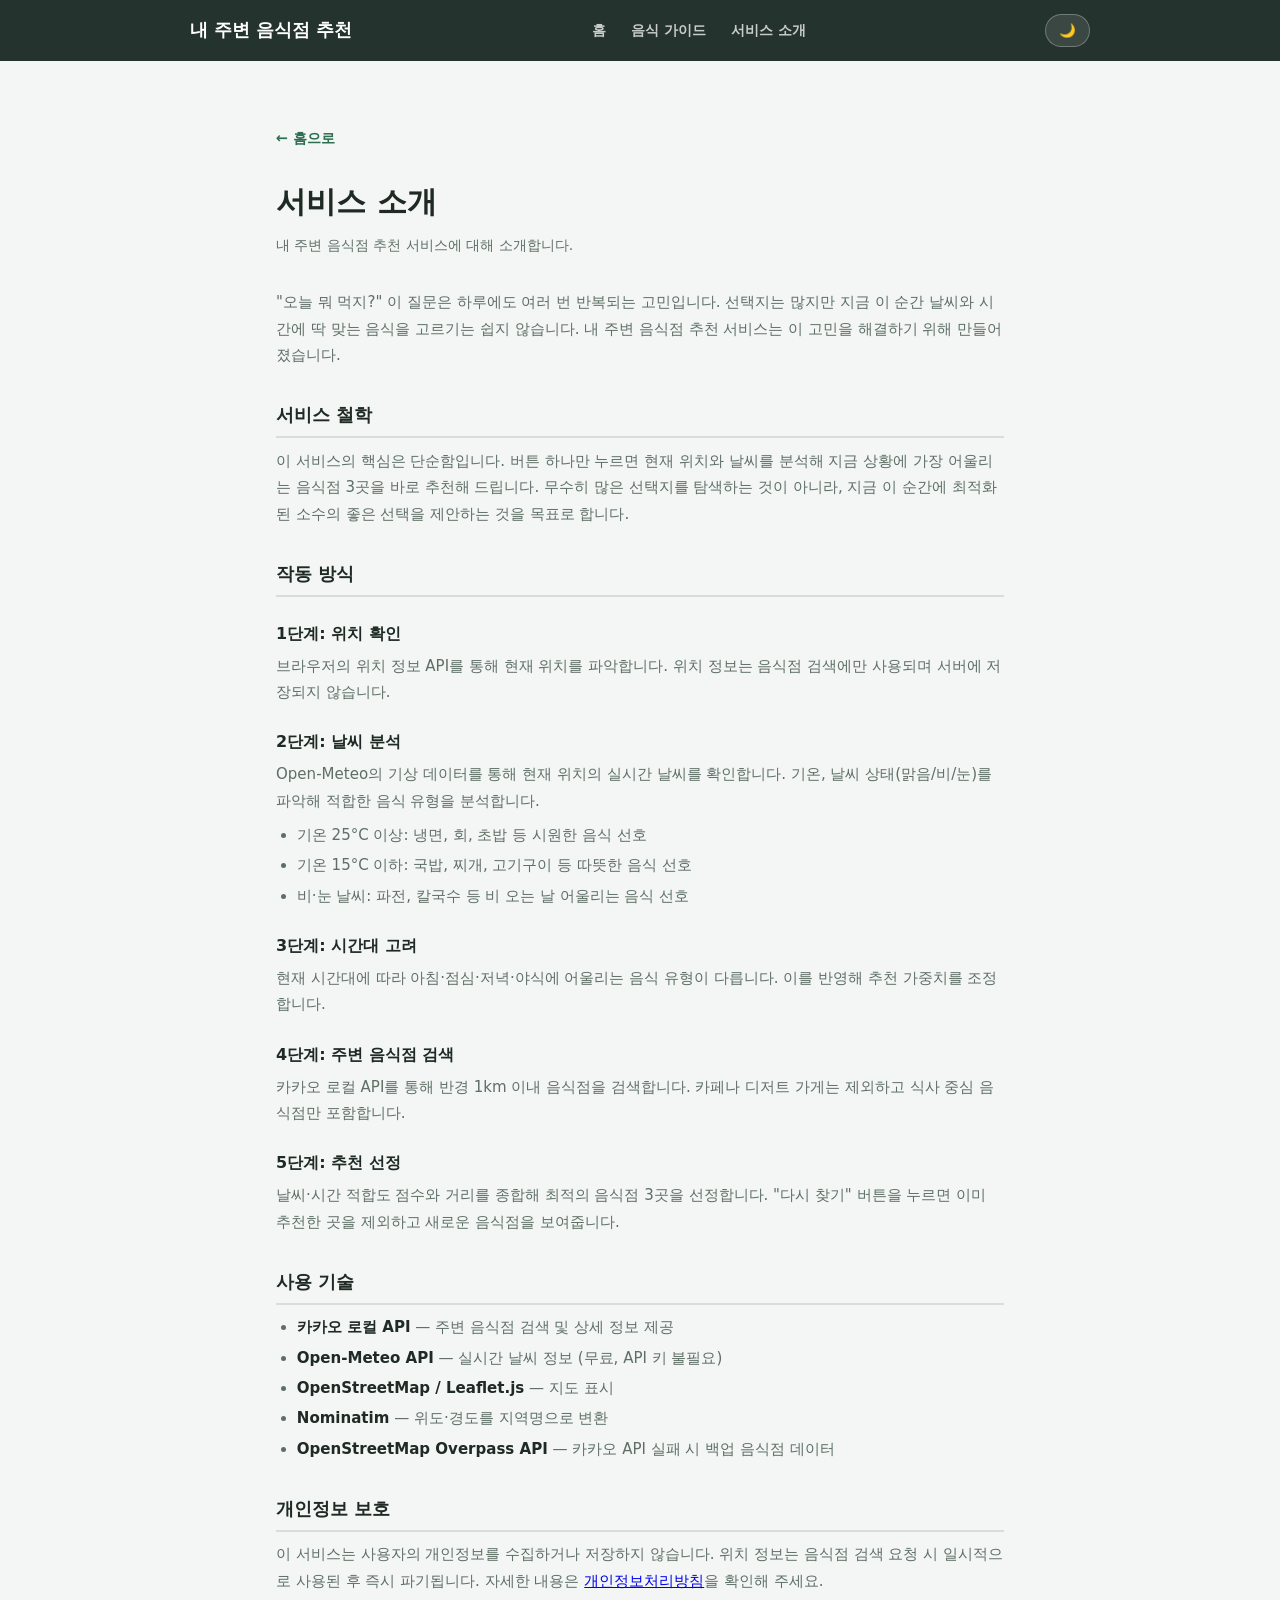
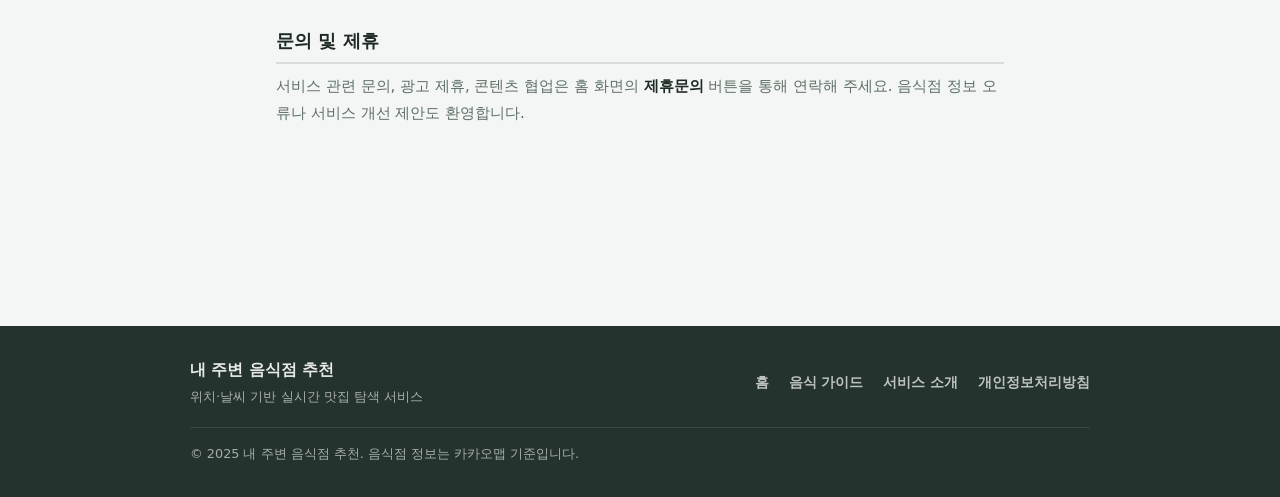
==== about.html @ 41bd9e4b "Optimize for AdSense: add guide/about pages, nav, FAQ, structured data" ====
<!DOCTYPE html>
<html lang="ko" data-theme="light">
<head>
    <meta charset="UTF-8">
    <meta name="viewport" content="width=device-width, initial-scale=1.0">
    <title>서비스 소개 — 내 주변 음식점 추천</title>
    <meta name="description" content="내 주변 음식점 추천 서비스는 현재 위치와 날씨를 분석해 지금 이 순간 가장 어울리는 음식점 3곳을 추천합니다. 서비스 철학과 작동 방식을 소개합니다.">
    <meta name="google-adsense-account" content="ca-pub-7937258032518666">
    <script async src="https://pagead2.googlesyndication.com/pagead/js/adsbygoogle.js?client=ca-pub-7937258032518666" crossorigin="anonymous"></script>
    <link rel="stylesheet" href="style.css?v=5">
</head>
<body>
    <header>
        <div class="header-inner">
            <a href="/" class="site-title">내 주변 음식점 추천</a>
            <nav class="header-nav" aria-label="주요 메뉴">
                <a href="/">홈</a>
                <a href="guide.html">음식 가이드</a>
                <a href="about.html" aria-current="page">서비스 소개</a>
            </nav>
            <div class="header-actions">
                <button class="theme-toggle" type="button" aria-pressed="false" aria-label="다크 모드로 전환">
                    <span class="theme-icon" aria-hidden="true">🌙</span>
                </button>
            </div>
        </div>
    </header>

    <main>
        <div class="page-wrap">
            <a class="back-link" href="/">← 홈으로</a>
            <h1>서비스 소개</h1>
            <p class="page-updated">내 주변 음식점 추천 서비스에 대해 소개합니다.</p>

            <p>"오늘 뭐 먹지?" 이 질문은 하루에도 여러 번 반복되는 고민입니다. 선택지는 많지만 지금 이 순간 날씨와 시간에 딱 맞는 음식을 고르기는 쉽지 않습니다. 내 주변 음식점 추천 서비스는 이 고민을 해결하기 위해 만들어졌습니다.</p>

            <h2>서비스 철학</h2>
            <p>이 서비스의 핵심은 단순함입니다. 버튼 하나만 누르면 현재 위치와 날씨를 분석해 지금 상황에 가장 어울리는 음식점 3곳을 바로 추천해 드립니다. 무수히 많은 선택지를 탐색하는 것이 아니라, 지금 이 순간에 최적화된 소수의 좋은 선택을 제안하는 것을 목표로 합니다.</p>

            <h2>작동 방식</h2>

            <h3>1단계: 위치 확인</h3>
            <p>브라우저의 위치 정보 API를 통해 현재 위치를 파악합니다. 위치 정보는 음식점 검색에만 사용되며 서버에 저장되지 않습니다.</p>

            <h3>2단계: 날씨 분석</h3>
            <p>Open-Meteo의 기상 데이터를 통해 현재 위치의 실시간 날씨를 확인합니다. 기온, 날씨 상태(맑음/비/눈)를 파악해 적합한 음식 유형을 분석합니다.</p>
            <ul>
                <li>기온 25°C 이상: 냉면, 회, 초밥 등 시원한 음식 선호</li>
                <li>기온 15°C 이하: 국밥, 찌개, 고기구이 등 따뜻한 음식 선호</li>
                <li>비·눈 날씨: 파전, 칼국수 등 비 오는 날 어울리는 음식 선호</li>
            </ul>

            <h3>3단계: 시간대 고려</h3>
            <p>현재 시간대에 따라 아침·점심·저녁·야식에 어울리는 음식 유형이 다릅니다. 이를 반영해 추천 가중치를 조정합니다.</p>

            <h3>4단계: 주변 음식점 검색</h3>
            <p>카카오 로컬 API를 통해 반경 1km 이내 음식점을 검색합니다. 카페나 디저트 가게는 제외하고 식사 중심 음식점만 포함합니다.</p>

            <h3>5단계: 추천 선정</h3>
            <p>날씨·시간 적합도 점수와 거리를 종합해 최적의 음식점 3곳을 선정합니다. "다시 찾기" 버튼을 누르면 이미 추천한 곳을 제외하고 새로운 음식점을 보여줍니다.</p>

            <h2>사용 기술</h2>
            <ul>
                <li><strong>카카오 로컬 API</strong> — 주변 음식점 검색 및 상세 정보 제공</li>
                <li><strong>Open-Meteo API</strong> — 실시간 날씨 정보 (무료, API 키 불필요)</li>
                <li><strong>OpenStreetMap / Leaflet.js</strong> — 지도 표시</li>
                <li><strong>Nominatim</strong> — 위도·경도를 지역명으로 변환</li>
                <li><strong>OpenStreetMap Overpass API</strong> — 카카오 API 실패 시 백업 음식점 데이터</li>
            </ul>

            <h2>개인정보 보호</h2>
            <p>이 서비스는 사용자의 개인정보를 수집하거나 저장하지 않습니다. 위치 정보는 음식점 검색 요청 시 일시적으로 사용된 후 즉시 파기됩니다. 자세한 내용은 <a href="privacy.html">개인정보처리방침</a>을 확인해 주세요.</p>

            <h2>문의 및 제휴</h2>
            <p>서비스 관련 문의, 광고 제휴, 콘텐츠 협업은 홈 화면의 <strong>제휴문의</strong> 버튼을 통해 연락해 주세요. 음식점 정보 오류나 서비스 개선 제안도 환영합니다.</p>
        </div>
    </main>

    <footer class="site-footer">
        <div class="footer-inner">
            <div class="footer-brand">
                <p class="footer-name">내 주변 음식점 추천</p>
                <p class="footer-desc">위치·날씨 기반 실시간 맛집 탐색 서비스</p>
            </div>
            <nav class="footer-nav">
                <a href="/">홈</a>
                <a href="guide.html">음식 가이드</a>
                <a href="about.html">서비스 소개</a>
                <a href="privacy.html">개인정보처리방침</a>
            </nav>
            <p class="footer-copy">© 2025 내 주변 음식점 추천. 음식점 정보는 카카오맵 기준입니다.</p>
        </div>
    </footer>

    <script>
    const THEME_KEY = 'restaurant-theme';
    const root = document.documentElement;
    const themeToggle = document.querySelector('.theme-toggle');
    const themeIcon = document.querySelector('.theme-icon');
    const applyTheme = (t) => {
        const isDark = t === 'dark';
        root.dataset.theme = t;
        themeToggle.setAttribute('aria-pressed', String(isDark));
        themeToggle.setAttribute('aria-label', isDark ? '화이트 모드로 전환' : '다크 모드로 전환');
        themeIcon.textContent = isDark ? '☀️' : '🌙';
    };
    const saved = localStorage.getItem(THEME_KEY);
    applyTheme(saved === 'light' || saved === 'dark' ? saved : window.matchMedia('(prefers-color-scheme: dark)').matches ? 'dark' : 'light');
    themeToggle.addEventListener('click', () => {
        const next = root.dataset.theme === 'dark' ? 'light' : 'dark';
        localStorage.setItem(THEME_KEY, next);
        applyTheme(next);
    });
    </script>
</body>
</html>
---- style.css ----
* { margin: 0; padding: 0; box-sizing: border-box; }

:root {
    color-scheme: light;
    --page-bg: #f3f6f4;
    --panel-bg: #ffffff;
    --header-bg: #24332d;
    --header-text: #ffffff;
    --text: #1f2a24;
    --muted-text: #5f6f66;
    --button-bg: #2e6f52;
    --button-bg-hover: #245a43;
    --button-text: #ffffff;
    --accent: #d56f3e;
    --accent-soft: #fff0e8;
    --card-shadow: rgba(31,42,36,0.12);
    --border: rgba(31,42,36,0.12);
    --skeleton: #e4eae5;
}

[data-theme="dark"] {
    color-scheme: dark;
    --page-bg: #101513;
    --panel-bg: #18211d;
    --header-bg: #0b100e;
    --header-text: #f5fbf7;
    --text: #edf4f0;
    --muted-text: #b5c3bb;
    --button-bg: #4ca47b;
    --button-bg-hover: #5db98d;
    --button-text: #08100c;
    --accent: #f0a06b;
    --accent-soft: rgba(240,160,107,0.16);
    --card-shadow: rgba(0,0,0,0.35);
    --border: rgba(237,244,240,0.14);
    --skeleton: #1e2a23;
}

body {
    min-height: 100vh;
    font-family: system-ui, -apple-system, BlinkMacSystemFont, "Segoe UI", sans-serif;
    background: var(--page-bg);
    color: var(--text);
    line-height: 1.6;
    transition: background-color 0.25s, color 0.25s;
}

.sr-only {
    position: absolute; width: 1px; height: 1px;
    padding: 0; margin: -1px; overflow: hidden;
    clip: rect(0,0,0,0); white-space: nowrap; border: 0;
}

/* ── 헤더 ── */
header {
    background: var(--header-bg);
    color: var(--header-text);
    padding: 0.85rem 1rem;
    position: sticky;
    top: 0;
    z-index: 50;
}

.header-inner {
    max-width: 900px;
    margin: 0 auto;
    display: flex;
    align-items: center;
    justify-content: space-between;
    gap: 1rem;
}

.site-title {
    font-size: clamp(0.92rem, 2.5vw, 1.1rem);
    font-weight: 800;
    color: var(--header-text);
    text-decoration: none;
    white-space: nowrap;
}
.site-title:hover { opacity: 0.85; }

.header-nav {
    display: flex;
    align-items: center;
    gap: 0.25rem;
}
.header-nav a {
    color: rgba(255,255,255,0.75);
    text-decoration: none;
    font-size: 0.87rem;
    font-weight: 600;
    padding: 0.3rem 0.65rem;
    border-radius: 6px;
    transition: background 0.15s, color 0.15s;
    white-space: nowrap;
}
.header-nav a:hover { background: rgba(255,255,255,0.12); color: #fff; }

.header-actions { display: flex; align-items: center; gap: 0.5rem; }

.header-btn, .theme-toggle {
    display: inline-flex;
    align-items: center;
    gap: 0.4rem;
    min-height: 2.1rem;
    padding: 0.38rem 0.8rem;
    border: 1px solid rgba(255,255,255,0.28);
    border-radius: 999px;
    background: rgba(255,255,255,0.1);
    color: var(--header-text);
    cursor: pointer;
    font-size: 0.84rem;
    font-weight: 700;
    white-space: nowrap;
    transition: background 0.15s, border-color 0.15s;
}
.header-btn:hover, .theme-toggle:hover {
    background: rgba(255,255,255,0.22);
    border-color: rgba(255,255,255,0.45);
}
.header-btn svg { flex-shrink: 0; }

/* ── 메인 ── */
main {
    width: min(900px, calc(100% - 2rem));
    margin: 0 auto;
    padding: 2rem 0 3rem;
}

/* ── 히어로 ── */
.hero-section {
    display: flex;
    justify-content: center;
    padding: 2.5rem 0 2rem;
}

.hero-inner {
    text-align: center;
    max-width: 560px;
}

.hero-eyebrow {
    display: inline-block;
    margin-bottom: 0.75rem;
    padding: 0.25rem 0.75rem;
    border-radius: 999px;
    background: var(--accent-soft);
    color: var(--accent);
    font-size: 0.82rem;
    font-weight: 800;
}

.hero-inner h1 {
    font-size: clamp(1.6rem, 4.5vw, 2.4rem);
    line-height: 1.25;
    margin-bottom: 0.85rem;
    font-weight: 900;
}

.hero-desc {
    color: var(--muted-text);
    font-size: 0.97rem;
    line-height: 1.75;
    margin-bottom: 1.75rem;
}

.locate-btn {
    display: inline-flex;
    align-items: center;
    gap: 0.5rem;
    padding: 0.9rem 2.2rem;
    border: none;
    border-radius: 999px;
    background: var(--button-bg);
    color: var(--button-text);
    font-size: 1.02rem;
    font-weight: 800;
    cursor: pointer;
    transition: background 0.15s, transform 0.15s;
    box-shadow: 0 4px 20px rgba(46,111,82,0.35);
}
.locate-btn:hover { background: var(--button-bg-hover); transform: translateY(-2px); }

/* ── 이용 방법 ── */
.steps-section {
    padding: 2rem 0;
    border-top: 1px solid var(--border);
    margin-top: 2rem;
}

.steps-title {
    text-align: center;
    font-size: 1.25rem;
    font-weight: 800;
    margin-bottom: 1.25rem;
}

.steps-grid {
    display: grid;
    grid-template-columns: repeat(3, 1fr);
    gap: 1rem;
}

.step-card {
    padding: 1.35rem 1.25rem;
    border: 1px solid var(--border);
    border-radius: 14px;
    background: var(--panel-bg);
    box-shadow: 0 2px 10px var(--card-shadow);
    text-align: center;
}

.step-num {
    display: inline-flex;
    align-items: center;
    justify-content: center;
    width: 2.1rem;
    height: 2.1rem;
    border-radius: 50%;
    background: var(--button-bg);
    color: #fff;
    font-weight: 800;
    font-size: 0.95rem;
    margin-bottom: 0.65rem;
}

.step-card h3 { font-size: 1rem; font-weight: 800; margin-bottom: 0.4rem; }
.step-card p { color: var(--muted-text); font-size: 0.87rem; line-height: 1.6; }

/* ── 결과 영역 ── */
.result-section[hidden] { display: none; }

.result-section {
    margin-top: 2.5rem;
    padding-top: 2rem;
    border-top: 1px solid var(--border);
}

.info-bar {
    display: flex;
    align-items: center;
    flex-wrap: wrap;
    gap: 1.25rem;
    padding: 0.9rem 1.25rem;
    margin-bottom: 1.25rem;
    border: 1px solid var(--border);
    border-radius: 12px;
    background: var(--panel-bg);
    box-shadow: 0 2px 10px var(--card-shadow);
}

.info-item { display: flex; flex-direction: column; gap: 0.05rem; }

.info-label {
    font-size: 0.7rem;
    font-weight: 800;
    color: var(--accent);
    text-transform: uppercase;
    letter-spacing: 0.05em;
}

.info-value { font-size: 0.92rem; font-weight: 700; }

.retry-btn {
    margin-left: auto;
    display: inline-flex;
    align-items: center;
    gap: 0.4rem;
    padding: 0.42rem 0.9rem;
    border: 1px solid var(--border);
    border-radius: 999px;
    background: transparent;
    color: var(--muted-text);
    font-size: 0.84rem;
    font-weight: 700;
    cursor: pointer;
    transition: background 0.15s, color 0.15s;
}
.retry-btn:hover { background: var(--page-bg); color: var(--text); }

/* ── 지도 ── */
#map {
    width: 100%;
    height: 340px;
    border-radius: 12px;
    overflow: hidden;
    margin-bottom: 1.25rem;
    border: 1px solid var(--border);
    box-shadow: 0 4px 16px var(--card-shadow);
}

/* ── 음식점 카드 ── */
.rec-title {
    font-size: 1rem;
    color: var(--muted-text);
    margin-bottom: 0.85rem;
    font-weight: 600;
}
.rec-title span { color: var(--text); font-size: 1.2rem; font-weight: 800; }

.restaurant-list { display: flex; flex-direction: column; gap: 0.85rem; }

.restaurant-card {
    display: flex;
    align-items: flex-start;
    gap: 1rem;
    padding: 1.1rem 1.25rem;
    border: 1px solid var(--border);
    border-radius: 12px;
    background: var(--panel-bg);
    box-shadow: 0 2px 12px var(--card-shadow);
    transition: transform 0.2s, box-shadow 0.2s;
}
.restaurant-card:hover { transform: translateY(-2px); box-shadow: 0 6px 20px var(--card-shadow); }

.rest-rank {
    flex-shrink: 0;
    width: 2.2rem;
    height: 2.2rem;
    border-radius: 50%;
    display: flex;
    align-items: center;
    justify-content: center;
    color: #fff;
    font-weight: 800;
    font-size: 1rem;
    margin-top: 0.1rem;
}

.rest-body { flex: 1; min-width: 0; }

.rest-header {
    display: flex;
    align-items: baseline;
    justify-content: space-between;
    gap: 0.5rem;
    margin-bottom: 0.25rem;
}

.rest-name {
    font-size: 1.1rem;
    font-weight: 800;
    white-space: nowrap;
    overflow: hidden;
    text-overflow: ellipsis;
}

.rest-distance {
    flex-shrink: 0;
    font-size: 0.82rem;
    color: var(--accent);
    font-weight: 700;
}

.rest-tags {
    display: flex;
    align-items: center;
    flex-wrap: wrap;
    gap: 0.4rem;
    margin-bottom: 0.5rem;
}

.rest-category {
    display: inline-block;
    padding: 0.15rem 0.5rem;
    border-radius: 999px;
    background: var(--accent-soft);
    color: var(--accent);
    font-size: 0.75rem;
    font-weight: 700;
}

.rest-reason {
    display: inline-block;
    padding: 0.15rem 0.55rem;
    border-radius: 999px;
    background: rgba(46,111,82,0.1);
    color: var(--button-bg);
    font-size: 0.75rem;
    font-weight: 700;
}

.rest-address, .rest-phone {
    font-size: 0.86rem;
    color: var(--muted-text);
    margin-top: 0.2rem;
    white-space: nowrap;
    overflow: hidden;
    text-overflow: ellipsis;
}

.rest-link {
    display: inline-flex;
    align-items: center;
    gap: 0.35rem;
    margin-top: 0.65rem;
    padding: 0.4rem 0.85rem;
    border: 1px solid var(--border);
    border-radius: 8px;
    background: var(--page-bg);
    color: var(--text);
    font-size: 0.83rem;
    font-weight: 700;
    text-decoration: none;
    transition: background 0.15s, border-color 0.15s;
}
.rest-link:hover { background: var(--accent-soft); border-color: var(--accent); color: var(--accent); }

/* ── 스켈레톤 ── */
.skeleton-card { pointer-events: none; align-items: center; }
.skeleton {
    border-radius: 6px;
    background: var(--skeleton);
    animation: pulse 1.4s ease-in-out infinite;
}
.sk-rank { width: 2.2rem; height: 2.2rem; border-radius: 50%; flex-shrink: 0; }
.skeleton-body { flex: 1; }
.sk-title { height: 1.3rem; width: 55%; margin-bottom: 0.6rem; }
.sk-text { height: 0.9rem; width: 80%; margin-bottom: 0.4rem; }
.sk-text.short { width: 45%; }

@keyframes pulse {
    0%, 100% { opacity: 1; }
    50% { opacity: 0.4; }
}

.empty-msg {
    text-align: center;
    color: var(--muted-text);
    padding: 2rem;
    border: 1px dashed var(--border);
    border-radius: 12px;
}

/* ── 날씨 가이드 섹션 ── */
.guide-section {
    margin-top: 3rem;
    padding-top: 2.5rem;
    border-top: 1px solid var(--border);
}

.guide-header {
    text-align: center;
    margin-bottom: 2rem;
}

.guide-header h2 {
    font-size: clamp(1.25rem, 3vw, 1.6rem);
    font-weight: 900;
    margin-bottom: 0.6rem;
}

.guide-header p {
    color: var(--muted-text);
    font-size: 0.96rem;
    max-width: 480px;
    margin: 0 auto 0.9rem;
}

.guide-more-link {
    display: inline-block;
    color: var(--button-bg);
    font-weight: 700;
    font-size: 0.92rem;
    text-decoration: none;
}
.guide-more-link:hover { text-decoration: underline; }

.guide-grid {
    display: grid;
    grid-template-columns: repeat(3, 1fr);
    gap: 1.1rem;
}

.guide-card {
    padding: 1.4rem 1.25rem;
    border: 1px solid var(--border);
    border-radius: 14px;
    background: var(--panel-bg);
    box-shadow: 0 2px 10px var(--card-shadow);
    transition: transform 0.2s, box-shadow 0.2s;
}
.guide-card:hover { transform: translateY(-2px); box-shadow: 0 6px 20px var(--card-shadow); }

.guide-icon {
    font-size: 1.8rem;
    margin-bottom: 0.7rem;
    line-height: 1;
}

.guide-card h3 {
    font-size: 1rem;
    font-weight: 800;
    margin-bottom: 0.5rem;
    color: var(--text);
}

.guide-card p {
    font-size: 0.87rem;
    color: var(--muted-text);
    line-height: 1.65;
    margin-bottom: 0.75rem;
}

.guide-card ul {
    list-style: none;
    padding: 0;
}

.guide-card ul li {
    font-size: 0.85rem;
    color: var(--text);
    font-weight: 600;
    padding: 0.25rem 0;
    border-bottom: 1px solid var(--border);
}
.guide-card ul li:last-child { border-bottom: none; }

/* ── FAQ ── */
.faq-section {
    margin-top: 3rem;
    padding-top: 2.5rem;
    border-top: 1px solid var(--border);
}

.faq-section h2 {
    font-size: clamp(1.25rem, 3vw, 1.6rem);
    font-weight: 900;
    text-align: center;
    margin-bottom: 1.5rem;
}

.faq-list { display: flex; flex-direction: column; gap: 0.75rem; }

.faq-item {
    border: 1px solid var(--border);
    border-radius: 12px;
    background: var(--panel-bg);
    overflow: hidden;
}

.faq-item summary {
    padding: 1rem 1.25rem;
    font-weight: 700;
    font-size: 0.97rem;
    cursor: pointer;
    list-style: none;
    display: flex;
    align-items: center;
    justify-content: space-between;
    user-select: none;
}
.faq-item summary::-webkit-details-marker { display: none; }
.faq-item summary::after {
    content: '+';
    font-size: 1.3rem;
    color: var(--muted-text);
    font-weight: 400;
    flex-shrink: 0;
    margin-left: 1rem;
    transition: transform 0.2s;
}
.faq-item[open] summary::after {
    content: '−';
}
.faq-item summary:hover { background: var(--page-bg); }

.faq-item p {
    padding: 0 1.25rem 1.1rem;
    color: var(--muted-text);
    font-size: 0.91rem;
    line-height: 1.7;
}
.faq-item a { color: var(--button-bg); font-weight: 700; }

/* ── 폼 ── */
.contact-form { display: grid; grid-template-columns: repeat(2,1fr); gap: 0.85rem; }
.form-row { display: flex; flex-direction: column; gap: 0.35rem; }
.form-row-full { grid-column: 1/-1; }
.form-row label { color: var(--muted-text); font-size: 0.9rem; font-weight: 800; }
.form-row input, .form-row select, .form-row textarea {
    width: 100%; border: 1px solid var(--border); border-radius: 8px;
    background: var(--page-bg); color: var(--text); font: inherit; padding: 0.7rem 0.75rem;
}
.form-row textarea { min-height: 8rem; resize: vertical; }
.form-row input:focus, .form-row select:focus, .form-row textarea:focus {
    border-color: var(--accent); outline: 2px solid var(--accent-soft);
}
.submit-btn {
    justify-self: start; min-height: 2.6rem; padding: 0.65rem 1.2rem;
    border: 0; border-radius: 8px; background: var(--button-bg); color: var(--button-text);
    cursor: pointer; font-weight: 800;
}
.submit-btn:hover { background: var(--button-bg-hover); }

/* ── 모달 ── */
.modal-overlay {
    display: none; position: fixed; inset: 0; z-index: 100;
    background: rgba(0,0,0,0.55); align-items: center; justify-content: center;
    padding: 1rem; backdrop-filter: blur(2px);
}
.modal-overlay.is-open { display: flex; }
.modal {
    width: min(520px, 100%); max-height: 90vh; display: flex; flex-direction: column;
    border-radius: 14px; background: var(--panel-bg);
    box-shadow: 0 16px 48px rgba(0,0,0,0.3); overflow: hidden;
}
.modal-wide { width: min(760px, 100%); }
.modal-header {
    display: flex; align-items: center; justify-content: space-between;
    padding: 1rem 1.25rem; border-bottom: 1px solid var(--border); flex-shrink: 0;
}
.modal-header h2 { font-size: 1.1rem; }
.modal-close {
    display: flex; align-items: center; justify-content: center;
    width: 2rem; height: 2rem; border: none; border-radius: 6px;
    background: transparent; color: var(--muted-text); cursor: pointer; font-size: 1rem;
}
.modal-close:hover { background: var(--page-bg); color: var(--text); }
.modal-body { padding: 1.25rem; overflow-y: auto; }
.modal-desc { color: var(--muted-text); margin-bottom: 1rem; font-size: 0.92rem; }

/* ── 푸터 ── */
.site-footer {
    background: var(--header-bg);
    color: rgba(255,255,255,0.6);
    padding: 2rem 1rem;
    font-size: 0.85rem;
    margin-top: 3rem;
}
.footer-inner {
    max-width: 900px; margin: 0 auto;
    display: grid;
    grid-template-columns: 1fr auto;
    gap: 1.25rem;
    align-items: center;
}
.footer-brand { display: flex; flex-direction: column; gap: 0.2rem; }
.footer-name { font-size: 0.97rem; font-weight: 800; color: rgba(255,255,255,0.9); }
.footer-desc { font-size: 0.82rem; }
.footer-nav {
    display: flex; gap: 1.25rem; align-items: center;
    flex-wrap: wrap; justify-content: flex-end;
}
.footer-nav a {
    color: rgba(255,255,255,0.7); text-decoration: none; font-weight: 600;
    transition: color 0.15s;
}
.footer-nav a:hover { color: #fff; }
.footer-copy {
    grid-column: 1 / -1;
    font-size: 0.8rem;
    padding-top: 1rem;
    border-top: 1px solid rgba(255,255,255,0.1);
}

/* ── 서브 페이지 공통 ── */
.page-wrap {
    max-width: 760px;
    margin: 2rem auto;
    padding: 0 1rem 4rem;
}
.page-wrap h1 {
    font-size: clamp(1.4rem, 3.5vw, 1.9rem);
    font-weight: 900;
    margin-bottom: 0.4rem;
}
.page-wrap .page-updated {
    color: var(--muted-text);
    font-size: 0.88rem;
    margin-bottom: 2rem;
}
.page-wrap h2 {
    font-size: 1.15rem;
    font-weight: 800;
    margin: 2rem 0 0.6rem;
    padding-bottom: 0.4rem;
    border-bottom: 2px solid var(--border);
}
.page-wrap h3 {
    font-size: 1rem;
    font-weight: 800;
    margin: 1.5rem 0 0.4rem;
}
.page-wrap p { color: var(--muted-text); font-size: 0.94rem; line-height: 1.75; margin-bottom: 0.5rem; }
.page-wrap ul { padding-left: 1.3rem; margin-bottom: 0.5rem; }
.page-wrap li { color: var(--muted-text); font-size: 0.94rem; line-height: 1.75; margin-bottom: 0.25rem; }
.page-wrap strong { color: var(--text); }
.back-link {
    display: inline-flex; align-items: center; gap: 0.4rem;
    margin-bottom: 1.75rem; color: var(--button-bg);
    font-weight: 700; text-decoration: none; font-size: 0.9rem;
}
.back-link:hover { text-decoration: underline; }

/* ── 반응형 ── */
@media (max-width: 760px) {
    .guide-grid { grid-template-columns: repeat(2, 1fr); }
}

@media (max-width: 620px) {
    .header-inner { flex-direction: column; align-items: flex-start; gap: 0.5rem; }
    .header-nav { display: none; }
    .header-btn-label { display: none; }
    .steps-grid { grid-template-columns: 1fr; }
    .guide-grid { grid-template-columns: 1fr; }
    #map { height: 260px; }
    .rest-name { font-size: 1rem; }
    .contact-form { grid-template-columns: 1fr; }
    .footer-inner { grid-template-columns: 1fr; }
    .footer-nav { justify-content: flex-start; }
}
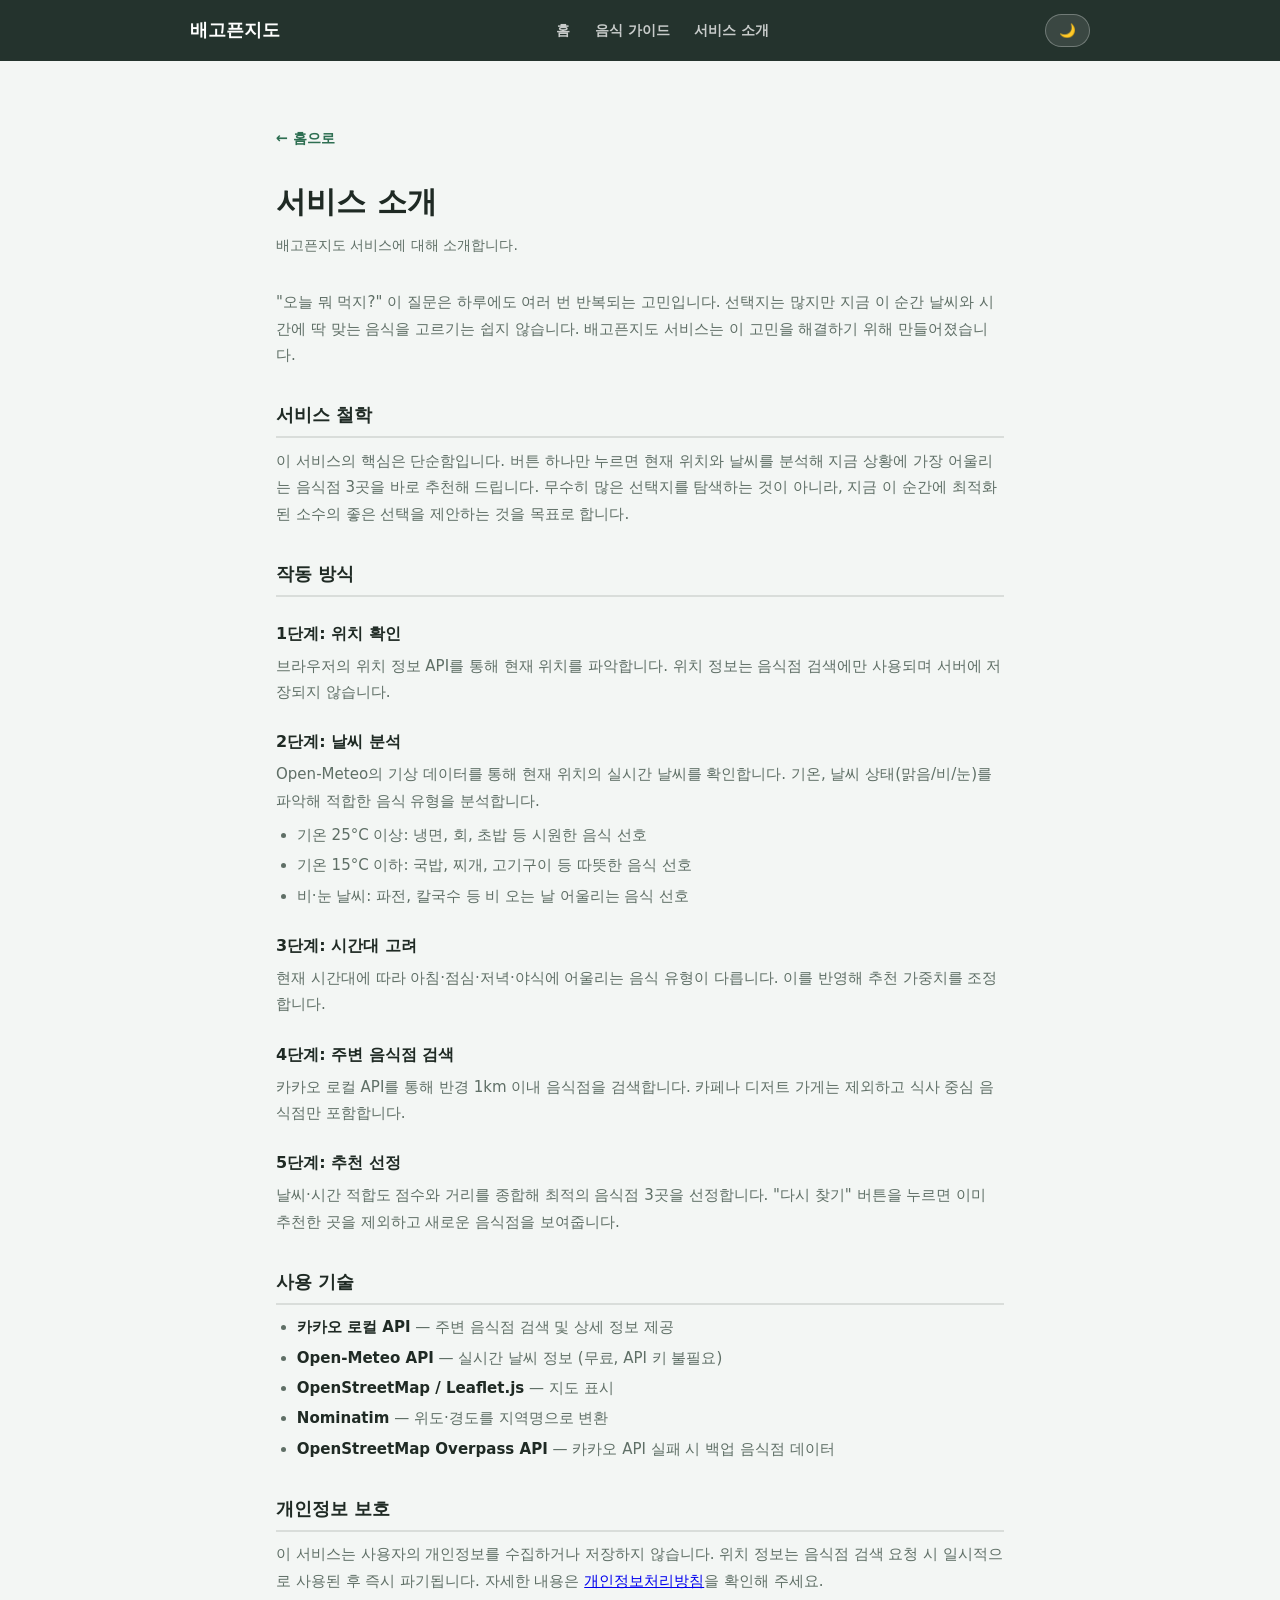
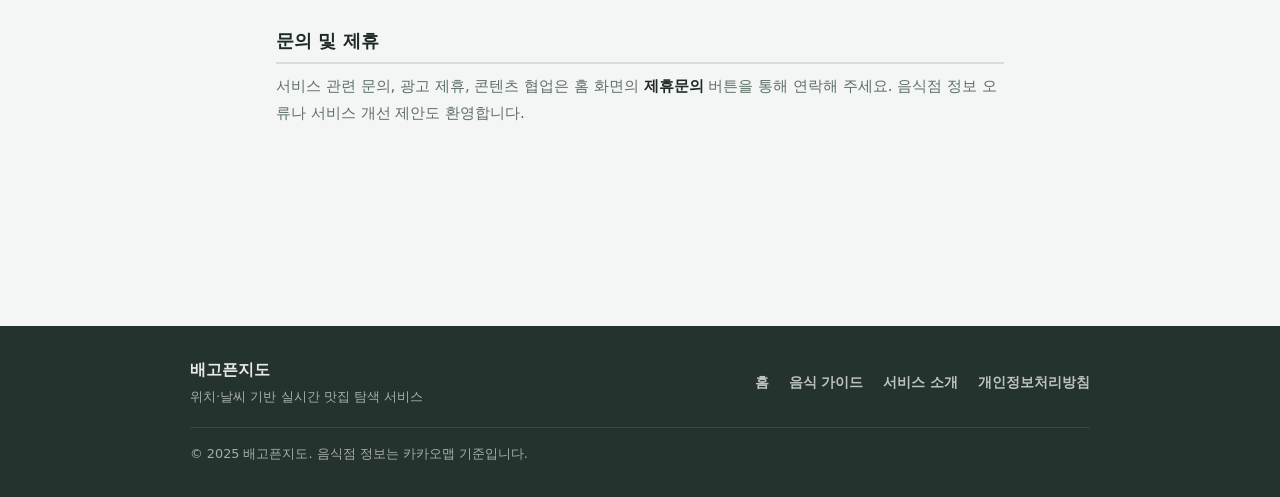
==== commit 155926b1: "Rename site to 배고픈지도" ====
--- a/about.html
+++ b/about.html
@@ -3,8 +3,8 @@
 <head>
     <meta charset="UTF-8">
     <meta name="viewport" content="width=device-width, initial-scale=1.0">
-    <title>서비스 소개 — 내 주변 음식점 추천</title>
-    <meta name="description" content="내 주변 음식점 추천 서비스는 현재 위치와 날씨를 분석해 지금 이 순간 가장 어울리는 음식점 3곳을 추천합니다. 서비스 철학과 작동 방식을 소개합니다.">
+    <title>서비스 소개 — 배고픈지도</title>
+    <meta name="description" content="배고픈지도 서비스는 현재 위치와 날씨를 분석해 지금 이 순간 가장 어울리는 음식점 3곳을 추천합니다. 서비스 철학과 작동 방식을 소개합니다.">
     <meta name="google-adsense-account" content="ca-pub-7937258032518666">
     <script async src="https://pagead2.googlesyndication.com/pagead/js/adsbygoogle.js?client=ca-pub-7937258032518666" crossorigin="anonymous"></script>
     <link rel="stylesheet" href="style.css?v=5">
@@ -12,7 +12,7 @@
 <body>
     <header>
         <div class="header-inner">
-            <a href="/" class="site-title">내 주변 음식점 추천</a>
+            <a href="/" class="site-title">배고픈지도</a>
             <nav class="header-nav" aria-label="주요 메뉴">
                 <a href="/">홈</a>
                 <a href="guide.html">음식 가이드</a>
@@ -30,9 +30,9 @@
         <div class="page-wrap">
             <a class="back-link" href="/">← 홈으로</a>
             <h1>서비스 소개</h1>
-            <p class="page-updated">내 주변 음식점 추천 서비스에 대해 소개합니다.</p>
+            <p class="page-updated">배고픈지도 서비스에 대해 소개합니다.</p>
 
-            <p>"오늘 뭐 먹지?" 이 질문은 하루에도 여러 번 반복되는 고민입니다. 선택지는 많지만 지금 이 순간 날씨와 시간에 딱 맞는 음식을 고르기는 쉽지 않습니다. 내 주변 음식점 추천 서비스는 이 고민을 해결하기 위해 만들어졌습니다.</p>
+            <p>"오늘 뭐 먹지?" 이 질문은 하루에도 여러 번 반복되는 고민입니다. 선택지는 많지만 지금 이 순간 날씨와 시간에 딱 맞는 음식을 고르기는 쉽지 않습니다. 배고픈지도 서비스는 이 고민을 해결하기 위해 만들어졌습니다.</p>
 
             <h2>서비스 철학</h2>
             <p>이 서비스의 핵심은 단순함입니다. 버튼 하나만 누르면 현재 위치와 날씨를 분석해 지금 상황에 가장 어울리는 음식점 3곳을 바로 추천해 드립니다. 무수히 많은 선택지를 탐색하는 것이 아니라, 지금 이 순간에 최적화된 소수의 좋은 선택을 제안하는 것을 목표로 합니다.</p>
@@ -79,7 +79,7 @@
     <footer class="site-footer">
         <div class="footer-inner">
             <div class="footer-brand">
-                <p class="footer-name">내 주변 음식점 추천</p>
+                <p class="footer-name">배고픈지도</p>
                 <p class="footer-desc">위치·날씨 기반 실시간 맛집 탐색 서비스</p>
             </div>
             <nav class="footer-nav">
@@ -88,7 +88,7 @@
                 <a href="about.html">서비스 소개</a>
                 <a href="privacy.html">개인정보처리방침</a>
             </nav>
-            <p class="footer-copy">© 2025 내 주변 음식점 추천. 음식점 정보는 카카오맵 기준입니다.</p>
+            <p class="footer-copy">© 2025 배고픈지도. 음식점 정보는 카카오맵 기준입니다.</p>
         </div>
     </footer>
 
